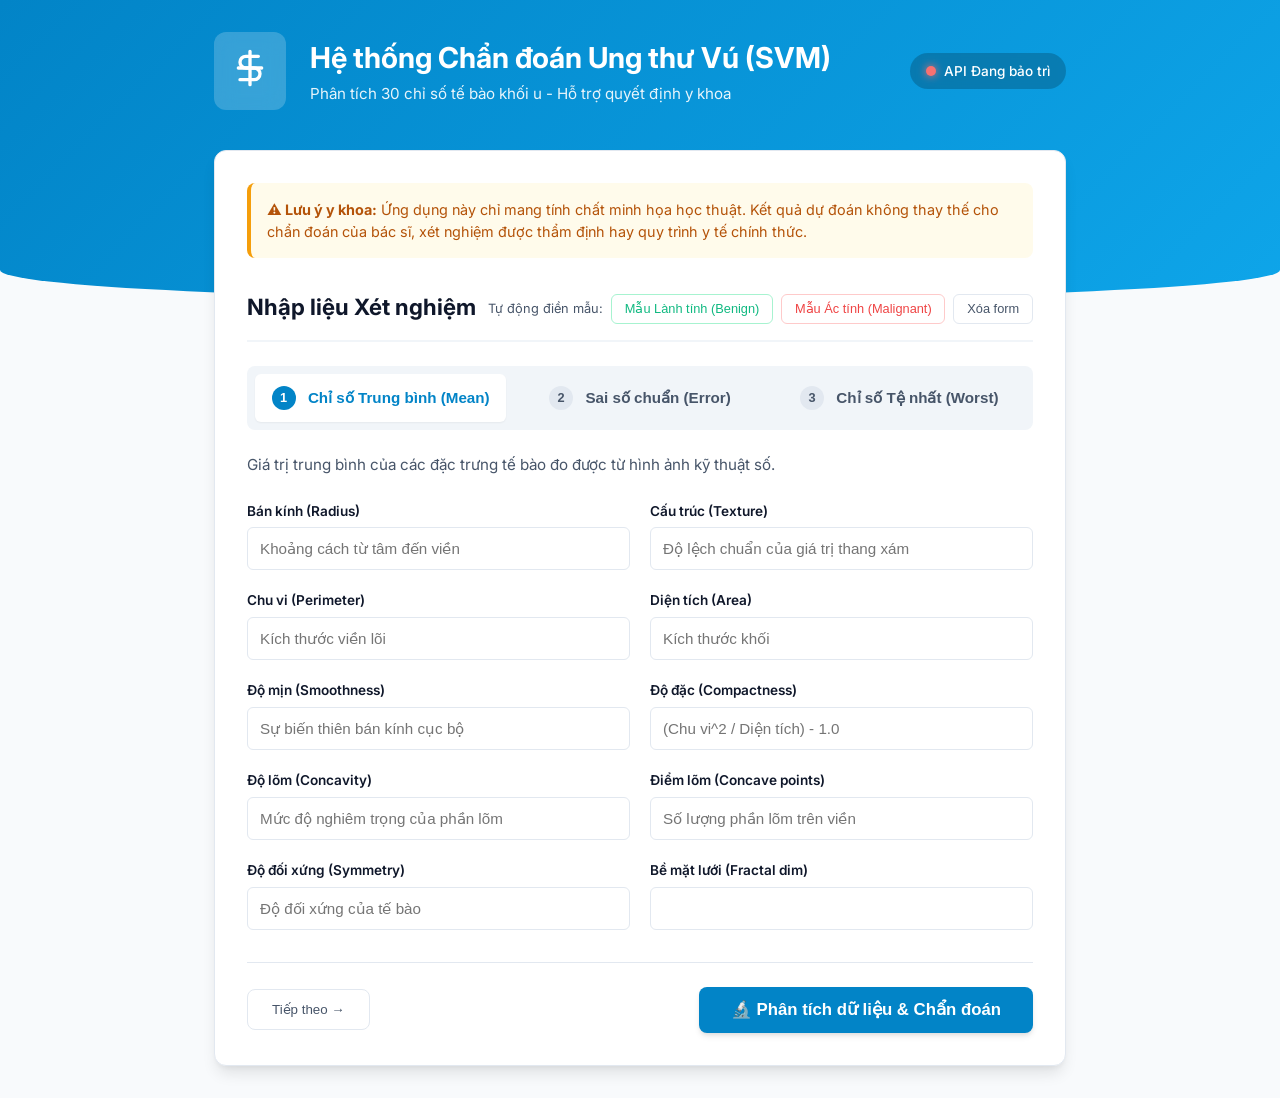
==== Du_an_2_Breast_Cancer/frontend/index.html @ cc5c4e80 "Dự án 2: Breast Cancer SVM Backend & Frontend" ====
<!DOCTYPE html>
<html lang="vi">
<head>
    <meta charset="UTF-8">
    <meta name="viewport" content="width=device-width, initial-scale=1.0">
    <title>Hệ thống Chẩn đoán Ung thư vú bằng AI</title>
    <meta name="description" content="Mô hình học máy SVM phân tích 30 chỉ số tế bào để hỗ trợ chẩn đoán u ác tính/lành tính.">
    <!-- Google Fonts: Inter -->
    <link rel="preconnect" href="https://fonts.googleapis.com">
    <link rel="preconnect" href="https://fonts.gstatic.com" crossorigin>
    <link href="https://fonts.googleapis.com/css2?family=Inter:wght@300;400;500;600;700&display=swap" rel="stylesheet">
    <link rel="stylesheet" href="style.css">
</head>
<body>
    <!-- Nền trang trí (Y khoa - Tối giản) -->
    <div class="bg-pattern" aria-hidden="true"></div>

    <div class="container">
        <!-- Header -->
        <header class="header">
            <div class="hospital-icon">
                <svg width="40" height="40" viewBox="0 0 24 24" fill="none" stroke="currentColor" stroke-width="2" stroke-linecap="round" stroke-linejoin="round">
                    <path d="M12 2v20M17 5H9.5a3.5 3.5 0 0 0 0 7h5a3.5 3.5 0 0 1 0 7H6"/>
                    <path d="M19 12H5"/>
                </svg>
            </div>
            <div class="title-container">
                <h1>Hệ thống Chẩn đoán Ung thư Vú (SVM)</h1>
                <p>Phân tích 30 chỉ số tế bào khối u - Hỗ trợ quyết định y khoa</p>
            </div>
            <div class="status-badge" id="api-status">
                <span class="indicator"></span>
                <span class="status-text">Đang kết nối...</span>
            </div>
        </header>

        <!-- Main Content -->
        <main class="main-card glass-panel">
            
            <!-- Cảnh báo miễn trừ y tế -->
            <div class="medical-disclaimer" role="alert">
                <strong>⚠️ Lưu ý y khoa:</strong> Ứng dụng này chỉ mang tính chất minh họa học thuật. Kết quả dự đoán không thay thế cho chẩn đoán của bác sĩ, xét nghiệm được thẩm định hay quy trình y tế chính thức.
            </div>

            <div class="card-header">
                <h2>Nhập liệu Xét nghiệm</h2>
                <div class="preset-actions">
                    <span class="preset-label">Tự động điền mẫu:</span>
                    <button type="button" class="preset-btn benign-btn" data-preset="benign">Mẫu Lành tính (Benign)</button>
                    <button type="button" class="preset-btn malignant-btn" data-preset="malignant">Mẫu Ác tính (Malignant)</button>
                    <button type="button" class="preset-btn clear-btn" id="clear-btn">Xóa form</button>
                </div>
            </div>

            <form id="prediction-form" novalidate>
                <!-- Tabs Navigation -->
                <div class="tabs-nav" role="tablist">
                    <button type="button" class="tab-btn active" role="tab" aria-selected="true" aria-controls="tab-mean" id="nav-mean">
                        <span class="tab-step">1</span> Chỉ số Trung bình (Mean)
                    </button>
                    <button type="button" class="tab-btn" role="tab" aria-selected="false" aria-controls="tab-error" id="nav-error">
                        <span class="tab-step">2</span> Sai số chuẩn (Error)
                    </button>
                    <button type="button" class="tab-btn" role="tab" aria-selected="false" aria-controls="tab-worst" id="nav-worst">
                        <span class="tab-step">3</span> Chỉ số Tệ nhất (Worst)
                    </button>
                </div>

                <div class="tabs-content">
                    <!-- Tab 1: Mean -->
                    <div class="tab-pane active" id="tab-mean" role="tabpanel" aria-labelledby="nav-mean">
                        <p class="tab-description">Giá trị trung bình của các đặc trưng tế bào đo được từ hình ảnh kỹ thuật số.</p>
                        <div class="input-grid" id="grid-mean">
                            <!-- Các input sẽ được gen bằng JS -->
                        </div>
                    </div>

                    <!-- Tab 2: Error -->
                    <div class="tab-pane" id="tab-error" role="tabpanel" aria-labelledby="nav-error" hidden>
                        <p class="tab-description">Sai số chuẩn (độ lệch chuẩn) của các đặc trưng tế bào.</p>
                        <div class="input-grid" id="grid-error">
                            <!-- Các input sẽ được gen bằng JS -->
                        </div>
                    </div>

                    <!-- Tab 3: Worst -->
                    <div class="tab-pane" id="tab-worst" role="tabpanel" aria-labelledby="nav-worst" hidden>
                        <p class="tab-description">Giá trị trung bình của 3 giá trị lớn nhất (tệ nhất) thu được cho mỗi đặc trưng.</p>
                        <div class="input-grid" id="grid-worst">
                            <!-- Các input sẽ được gen bằng JS -->
                        </div>
                    </div>
                </div>

                <!-- Lỗi toàn cục -->
                <div id="form-error" class="error-message" role="alert" aria-live="assertive" hidden></div>

                <!-- Footer / Submit -->
                <div class="form-footer">
                    <div class="tab-controls">
                        <button type="button" class="nav-btn prev-btn" id="prev-tab-btn" hidden>← Quay lại</button>
                        <button type="button" class="nav-btn next-btn" id="next-tab-btn">Tiếp theo →</button>
                    </div>
                    
                    <button type="submit" class="submit-btn" id="submit-btn" hidden>
                        <span class="btn-text">🔬 Phân tích dữ liệu &amp; Chẩn đoán</span>
                        <span class="loader" id="loader" role="status" aria-label="Đang phân tích">
                            <span class="sr-only">Đang phân tích...</span>
                        </span>
                    </button>
                </div>
            </form>

            <!-- Khu vực kết quả -->
            <section id="result-container" class="result-container" aria-live="polite" aria-atomic="true" hidden>
                <div class="result-header">
                    <h3>Kết quả Khảo sát AI</h3>
                    <div class="result-badge" id="result-badge"></div>
                </div>
                
                <div class="result-body">
                    <div class="prob-section">
                        <div class="prob-header">
                            <span>Khả năng Lành tính (Benign)</span>
                            <span id="prob-benign-text">--%</span>
                        </div>
                        <div class="prob-bar-bg">
                            <div class="prob-bar benign-bar" id="prob-benign-bar"></div>
                        </div>
                    </div>

                    <div class="prob-section mt-4">
                        <div class="prob-header">
                            <span>Khả năng Ác tính (Malignant)</span>
                            <span id="prob-malignant-text">--%</span>
                        </div>
                        <div class="prob-bar-bg">
                            <div class="prob-bar malignant-bar" id="prob-malignant-bar"></div>
                        </div>
                    </div>

                    <div class="advice-box" id="advice-box">
                        <h4 id="advice-title">Khuyến nghị:</h4>
                        <p id="advice-content"></p>
                    </div>
                    
                    <div class="model-info">
                        <small>Model Version: <span id="meta-version"></span> | Thuật toán: Support Vector Machine (RBF Kernel)</small>
                    </div>
                </div>
            </section>
        </main>
    </div>

    <script src="script.js"></script>
</body>
</html>
---- Du_an_2_Breast_Cancer/frontend/style.css ----
/* ========================================
   Breast Cancer SVM — Style Sheet (Medical Pro)
   Định hướng: Chuyên nghiệp y tế, sạch, rõ ràng, tin cậy
   ======================================== */

:root {
    /* Màu Y Tế (Medical Theme) */
    --primary: #0284c7;       /* Xanh biển sâu (Trust, Medical) */
    --primary-hover: #0369a1;
    --secondary: #0ea5e9;     /* Xanh nhạt hơn */
    
    /* Backgrounds */
    --bg-page: #f8fafc;       /* Xám rất nhạt, sạch sẽ */
    --surface: #ffffff;
    --surface-alt: #f1f5f9;
    
    /* Text */
    --text-main: #0f172a;
    --text-muted: #475569;
    --text-light: #94a3b8;
    
    /* Trạng thái */
    --benign: #10b981;        /* Xanh lá - Lành tính (An tâm) */
    --malignant: #ef4444;     /* Đỏ - Ác tính (Cảnh báo) */
    --warning-bg: #fffbeb;
    --warning-text: #b45309;
    --error-text: #dc2626;
    
    /* Borders & Shadows */
    --border: #e2e8f0;
    --shadow-sm: 0 1px 2px 0 rgba(0, 0, 0, 0.05);
    --shadow-md: 0 4px 6px -1px rgba(0, 0, 0, 0.1), 0 2px 4px -1px rgba(0, 0, 0, 0.06);
    --shadow-lg: 0 10px 15px -3px rgba(0, 0, 0, 0.1), 0 4px 6px -2px rgba(0, 0, 0, 0.05);
    
    /* BorderRadius */
    --radius-md: 8px;
    --radius-lg: 12px;
}

*, *::before, *::after {
    box-sizing: border-box;
    margin: 0;
    padding: 0;
}

.sr-only {
    position: absolute; width: 1px; height: 1px; padding: 0; margin: -1px;
    overflow: hidden; clip: rect(0, 0, 0, 0); white-space: nowrap; border: 0;
}

body {
    font-family: 'Inter', sans-serif;
    background-color: var(--bg-page);
    color: var(--text-main);
    line-height: 1.5;
    min-height: 100vh;
}

/* Nền trang trí */
.bg-pattern {
    position: fixed;
    top: 0; left: 0; right: 0; height: 300px;
    background: linear-gradient(135deg, var(--primary) 0%, var(--secondary) 100%);
    z-index: -1;
    border-bottom-left-radius: 50% 10%;
    border-bottom-right-radius: 50% 10%;
}

.container {
    max-width: 900px;
    margin: 0 auto;
    padding: 2rem 1.5rem;
}

/* Header */
.header {
    display: flex;
    align-items: center;
    gap: 1.5rem;
    margin-bottom: 2.5rem;
    color: white;
    position: relative;
}

.hospital-icon {
    background: rgba(255, 255, 255, 0.2);
    padding: 1rem;
    border-radius: var(--radius-lg);
    backdrop-filter: blur(10px);
}

.title-container h1 {
    font-size: 1.8rem;
    font-weight: 700;
    margin-bottom: 0.25rem;
}

.title-container p {
    opacity: 0.9;
    font-size: 0.95rem;
}

/* API Status Badge */
.status-badge {
    margin-left: auto;
    background: rgba(0, 0, 0, 0.2);
    padding: 0.5rem 1rem;
    border-radius: 20px;
    display: flex;
    align-items: center;
    gap: 0.5rem;
    font-size: 0.85rem;
    font-weight: 500;
    backdrop-filter: blur(5px);
}

.indicator {
    width: 10px; height: 10px;
    border-radius: 50%;
    background-color: #cbd5e1;
    box-shadow: 0 0 0 2px rgba(255,255,255,0.2);
}

.status-badge.online .indicator { background-color: #4ade80; box-shadow: 0 0 8px #4ade80; }
.status-badge.offline .indicator { background-color: #f87171; box-shadow: 0 0 8px #f87171; }

/* Main Card */
.glass-panel {
    background: var(--surface);
    border-radius: var(--radius-lg);
    box-shadow: var(--shadow-lg);
    padding: 2rem;
    border: 1px solid var(--border);
}

/* Y tế Disclaimer */
.medical-disclaimer {
    background-color: var(--warning-bg);
    color: var(--warning-text);
    padding: 1rem;
    border-radius: var(--radius-md);
    border-left: 4px solid #f59e0b;
    font-size: 0.9rem;
    margin-bottom: 2rem;
}

.card-header {
    display: flex;
    justify-content: space-between;
    align-items: flex-end;
    margin-bottom: 1.5rem;
    border-bottom: 2px solid var(--surface-alt);
    padding-bottom: 1rem;
}

.card-header h2 {
    font-size: 1.4rem;
    color: var(--text-main);
}

.preset-actions {
    display: flex;
    align-items: center;
    gap: 0.5rem;
}

.preset-label {
    font-size: 0.8rem;
    color: var(--text-muted);
}

.preset-btn {
    padding: 0.4rem 0.8rem;
    border-radius: 6px;
    font-size: 0.8rem;
    font-weight: 500;
    cursor: pointer;
    border: 1px solid var(--border);
    background: white;
    transition: all 0.2s;
}

.benign-btn { color: var(--benign); border-color: #a7f3d0; }
.benign-btn:hover { background: #ecfdf5; }
.malignant-btn { color: var(--malignant); border-color: #fecaca; }
.malignant-btn:hover { background: #fef2f2; }
.clear-btn { color: var(--text-muted); }
.clear-btn:hover { background: var(--surface-alt); }

/* Tabs Navigation */
.tabs-nav {
    display: flex;
    gap: 0.5rem;
    margin-bottom: 1.5rem;
    background: var(--surface-alt);
    padding: 0.5rem;
    border-radius: var(--radius-md);
}

.tab-btn {
    flex: 1;
    padding: 0.75rem 1rem;
    border: none;
    background: transparent;
    border-radius: 6px;
    font-weight: 600;
    color: var(--text-muted);
    cursor: pointer;
    transition: all 0.2s;
    font-size: 0.95rem;
}

.tab-btn:hover {
    color: var(--primary);
}

.tab-btn.active {
    background: white;
    color: var(--primary);
    box-shadow: var(--shadow-sm);
}

.tab-step {
    display: inline-flex;
    justify-content: center;
    align-items: center;
    width: 24px; height: 24px;
    border-radius: 50%;
    background: var(--border);
    color: var(--text-muted);
    font-size: 0.8rem;
    margin-right: 0.5rem;
}

.tab-btn.active .tab-step {
    background: var(--primary);
    color: white;
}

/* Tabs Content */
.tab-pane[hidden] {
    display: none;
}

.tab-description {
    color: var(--text-muted);
    font-size: 0.95rem;
    margin-bottom: 1.5rem;
}

/* Form Inputs Grid */
.input-grid {
    display: grid;
    grid-template-columns: repeat(auto-fill, minmax(250px, 1fr));
    gap: 1.25rem;
}

.input-group {
    display: flex;
    flex-direction: column;
    gap: 0.4rem;
}

.input-group label {
    font-size: 0.85rem;
    font-weight: 600;
    color: var(--text-main);
}

.input-group input {
    padding: 0.75rem;
    border: 1px solid var(--border);
    border-radius: 6px;
    font-size: 0.95rem;
    transition: border-color 0.2s;
}

.input-group input:focus {
    outline: none;
    border-color: var(--primary);
    box-shadow: 0 0 0 3px rgba(2, 132, 199, 0.1);
}

.input-group input.invalid {
    border-color: var(--error-text);
    background-color: #fef2f2;
}

.input-error {
    font-size: 0.75rem;
    color: var(--error-text);
    min-height: 1rem;
}

/* Form Footer (Nav / Submit) */
.form-footer {
    display: flex;
    justify-content: space-between;
    align-items: center;
    margin-top: 2rem;
    padding-top: 1.5rem;
    border-top: 1px solid var(--border);
}

.nav-btn {
    padding: 0.75rem 1.5rem;
    border: 1px solid var(--border);
    background: white;
    border-radius: var(--radius-md);
    font-weight: 500;
    color: var(--text-muted);
    cursor: pointer;
    transition: all 0.2s;
}

.nav-btn:hover {
    background: var(--surface-alt);
    color: var(--text-main);
}

.submit-btn {
    padding: 0.8rem 2rem;
    background: var(--primary);
    color: white;
    border: none;
    border-radius: var(--radius-md);
    font-weight: 600;
    font-size: 1.05rem;
    cursor: pointer;
    transition: background 0.2s;
    box-shadow: var(--shadow-md);
    display: flex;
    justify-content: center;
    align-items: center;
    min-width: 250px;
}

.submit-btn:hover:not(:disabled) {
    background: var(--primary-hover);
}

.submit-btn:disabled {
    opacity: 0.7;
    cursor: not-allowed;
}

.loader {
    display: none;
    width: 20px; height: 20px;
    border: 3px solid rgba(255,255,255,0.3);
    border-radius: 50%;
    border-top-color: white;
    animation: spin 1s linear infinite;
}

.submit-btn.loading .btn-text { display: none; }
.submit-btn.loading .loader { display: block; }

@keyframes spin { to { transform: rotate(360deg); } }

/* Global Error Message */
.error-message {
    background: #fef2f2;
    color: var(--error-text);
    padding: 1rem;
    border-radius: var(--radius-md);
    border: 1px solid #fca5a5;
    margin-top: 1.5rem;
    font-size: 0.9rem;
}

/* Result Section */
.result-container {
    margin-top: 2.5rem;
    padding-top: 2rem;
    border-top: 2px dashed var(--border);
}

.result-header {
    display: flex;
    justify-content: space-between;
    align-items: center;
    margin-bottom: 2rem;
}

.result-header h3 {
    font-size: 1.3rem;
    color: var(--text-main);
}

.result-badge {
    padding: 0.5rem 1.5rem;
    border-radius: 20px;
    font-weight: 700;
    font-size: 1.1rem;
    color: white;
}
.result-badge.benign { background: var(--benign); }
.result-badge.malignant { background: var(--malignant); }

.prob-section {
    margin-bottom: 1.5rem;
}

.prob-header {
    display: flex;
    justify-content: space-between;
    margin-bottom: 0.5rem;
    font-weight: 500;
    font-size: 0.95rem;
}

.prob-bar-bg {
    width: 100%;
    height: 12px;
    background: var(--surface-alt);
    border-radius: 6px;
    overflow: hidden;
}

.prob-bar {
    height: 100%;
    width: 0%;
    transition: width 1s cubic-bezier(0.4, 0, 0.2, 1);
}

.benign-bar { background: var(--benign); }
.malignant-bar { background: var(--malignant); }

.mt-4 { margin-top: 1rem; }

.advice-box {
    margin-top: 2rem;
    padding: 1.5rem;
    border-radius: var(--radius-md);
    background: var(--surface-alt);
}

.advice-box.benign-advice {
    background: #ecfdf5;
    border-left: 4px solid var(--benign);
}

.advice-box.malignant-advice {
    background: #fef2f2;
    border-left: 4px solid var(--malignant);
}

.advice-box h4 {
    margin-bottom: 0.5rem;
}

.model-info {
    margin-top: 2rem;
    text-align: center;
    color: var(--text-light);
}

/* Responsive */
@media (max-width: 768px) {
    .header { flex-direction: column; text-align: center; }
    .status-badge { margin: 0 auto; }
    .card-header { flex-direction: column; align-items: flex-start; gap: 1rem; }
    .tabs-nav { flex-direction: column; }
    .form-footer { flex-direction: column-reverse; gap: 1rem; }
    .submit-btn, .tab-controls { width: 100%; display: flex; }
    .nav-btn { flex: 1; }
}
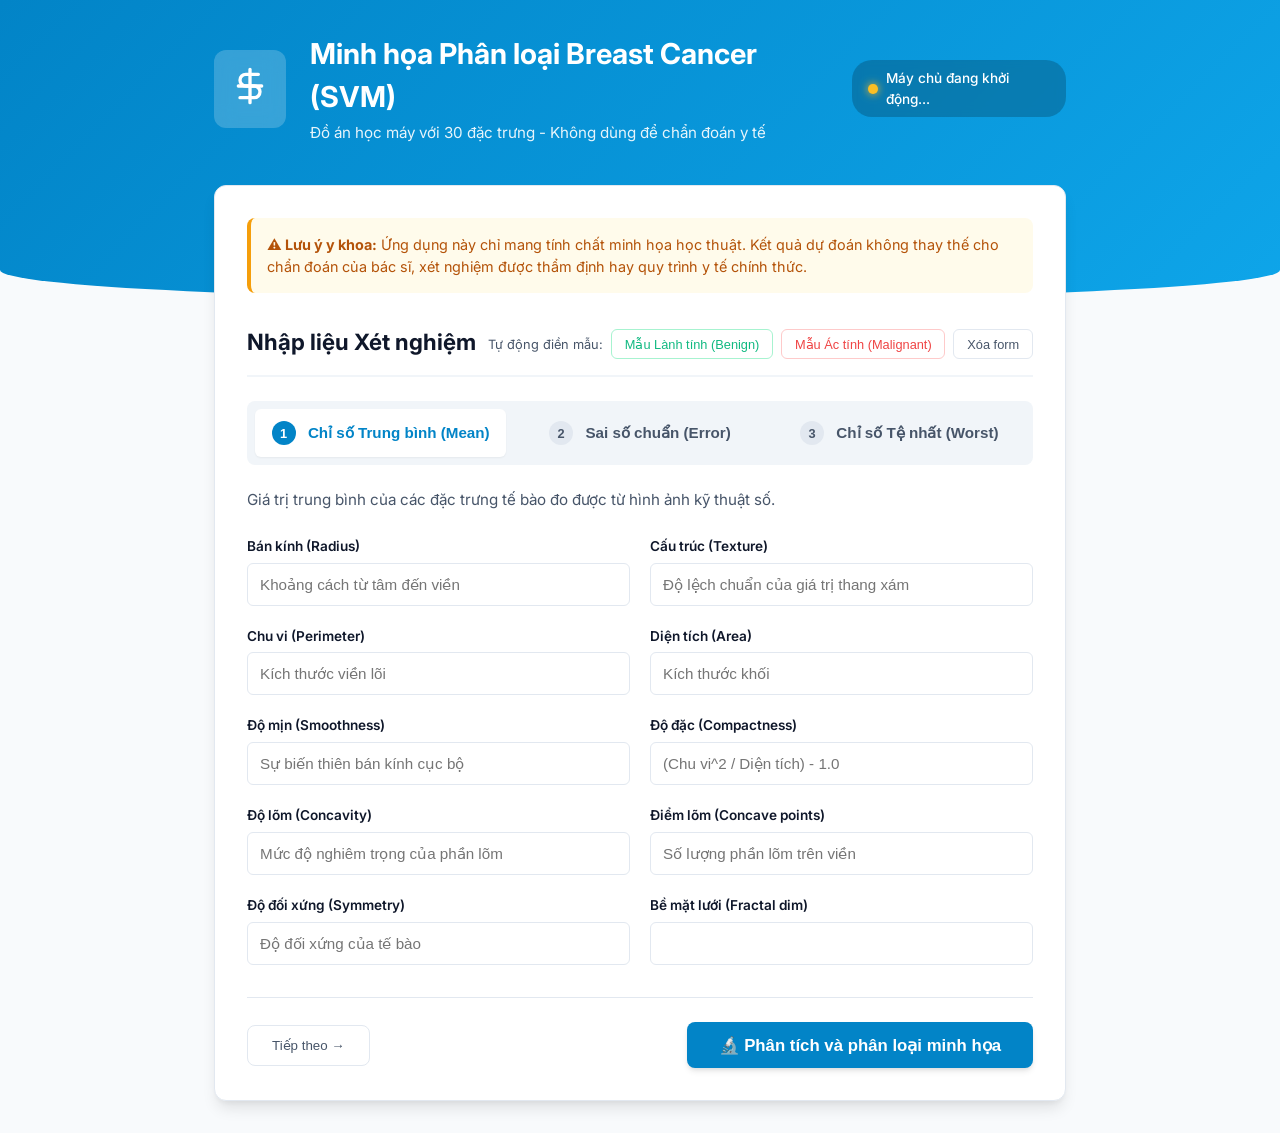
==== commit 6d5ae057: "refactor: harden project structure, APIs, and CI - standardize the Iris backend layout and model met" ====
--- a/Du_an_2_Breast_Cancer/frontend/index.html
+++ b/Du_an_2_Breast_Cancer/frontend/index.html
@@ -3,8 +3,8 @@
 <head>
     <meta charset="UTF-8">
     <meta name="viewport" content="width=device-width, initial-scale=1.0">
-    <title>Hệ thống Chẩn đoán Ung thư vú bằng AI</title>
-    <meta name="description" content="Mô hình học máy SVM phân tích 30 chỉ số tế bào để hỗ trợ chẩn đoán u ác tính/lành tính.">
+    <title>Minh họa phân loại Breast Cancer bằng SVM</title>
+    <meta name="description" content="Ứng dụng học thuật minh họa mô hình SVM phân loại 30 đặc trưng của bộ dữ liệu Breast Cancer Wisconsin.">
     <!-- Google Fonts: Inter -->
     <link rel="preconnect" href="https://fonts.googleapis.com">
     <link rel="preconnect" href="https://fonts.gstatic.com" crossorigin>
@@ -25,8 +25,8 @@
                 </svg>
             </div>
             <div class="title-container">
-                <h1>Hệ thống Chẩn đoán Ung thư Vú (SVM)</h1>
-                <p>Phân tích 30 chỉ số tế bào khối u - Hỗ trợ quyết định y khoa</p>
+                <h1>Minh họa Phân loại Breast Cancer (SVM)</h1>
+                <p>Đồ án học máy với 30 đặc trưng - Không dùng để chẩn đoán y tế</p>
             </div>
             <div class="status-badge" id="api-status">
                 <span class="indicator"></span>
@@ -103,7 +103,7 @@
                     </div>
                     
                     <button type="submit" class="submit-btn" id="submit-btn" hidden>
-                        <span class="btn-text">🔬 Phân tích dữ liệu &amp; Chẩn đoán</span>
+                        <span class="btn-text">🔬 Phân tích và phân loại minh họa</span>
                         <span class="loader" id="loader" role="status" aria-label="Đang phân tích">
                             <span class="sr-only">Đang phân tích...</span>
                         </span>
@@ -114,14 +114,14 @@
             <!-- Khu vực kết quả -->
             <section id="result-container" class="result-container" aria-live="polite" aria-atomic="true" hidden>
                 <div class="result-header">
-                    <h3>Kết quả Khảo sát AI</h3>
+                    <h3>Kết quả phân loại của mô hình</h3>
                     <div class="result-badge" id="result-badge"></div>
                 </div>
                 
                 <div class="result-body">
                     <div class="prob-section">
                         <div class="prob-header">
-                            <span>Khả năng Lành tính (Benign)</span>
+                            <span>Xác suất theo mô hình: Benign</span>
                             <span id="prob-benign-text">--%</span>
                         </div>
                         <div class="prob-bar-bg">
@@ -131,7 +131,7 @@
 
                     <div class="prob-section mt-4">
                         <div class="prob-header">
-                            <span>Khả năng Ác tính (Malignant)</span>
+                            <span>Xác suất theo mô hình: Malignant</span>
                             <span id="prob-malignant-text">--%</span>
                         </div>
                         <div class="prob-bar-bg">
@@ -140,7 +140,7 @@
                     </div>
 
                     <div class="advice-box" id="advice-box">
-                        <h4 id="advice-title">Khuyến nghị:</h4>
+                        <h4 id="advice-title">Diễn giải học thuật:</h4>
                         <p id="advice-content"></p>
                     </div>
                     
--- a/Du_an_2_Breast_Cancer/frontend/style.css
+++ b/Du_an_2_Breast_Cancer/frontend/style.css
@@ -122,7 +122,17 @@
 }
 
 .status-badge.online .indicator { background-color: #4ade80; box-shadow: 0 0 8px #4ade80; }
+.status-badge.warming .indicator {
+    background-color: #fbbf24;
+    box-shadow: 0 0 8px #fbbf24;
+    animation: pulse 1.4s ease-in-out infinite;
+}
 .status-badge.offline .indicator { background-color: #f87171; box-shadow: 0 0 8px #f87171; }
+
+@keyframes pulse {
+    0%, 100% { opacity: 1; }
+    50% { opacity: 0.45; }
+}
 
 /* Main Card */
 .glass-panel {
